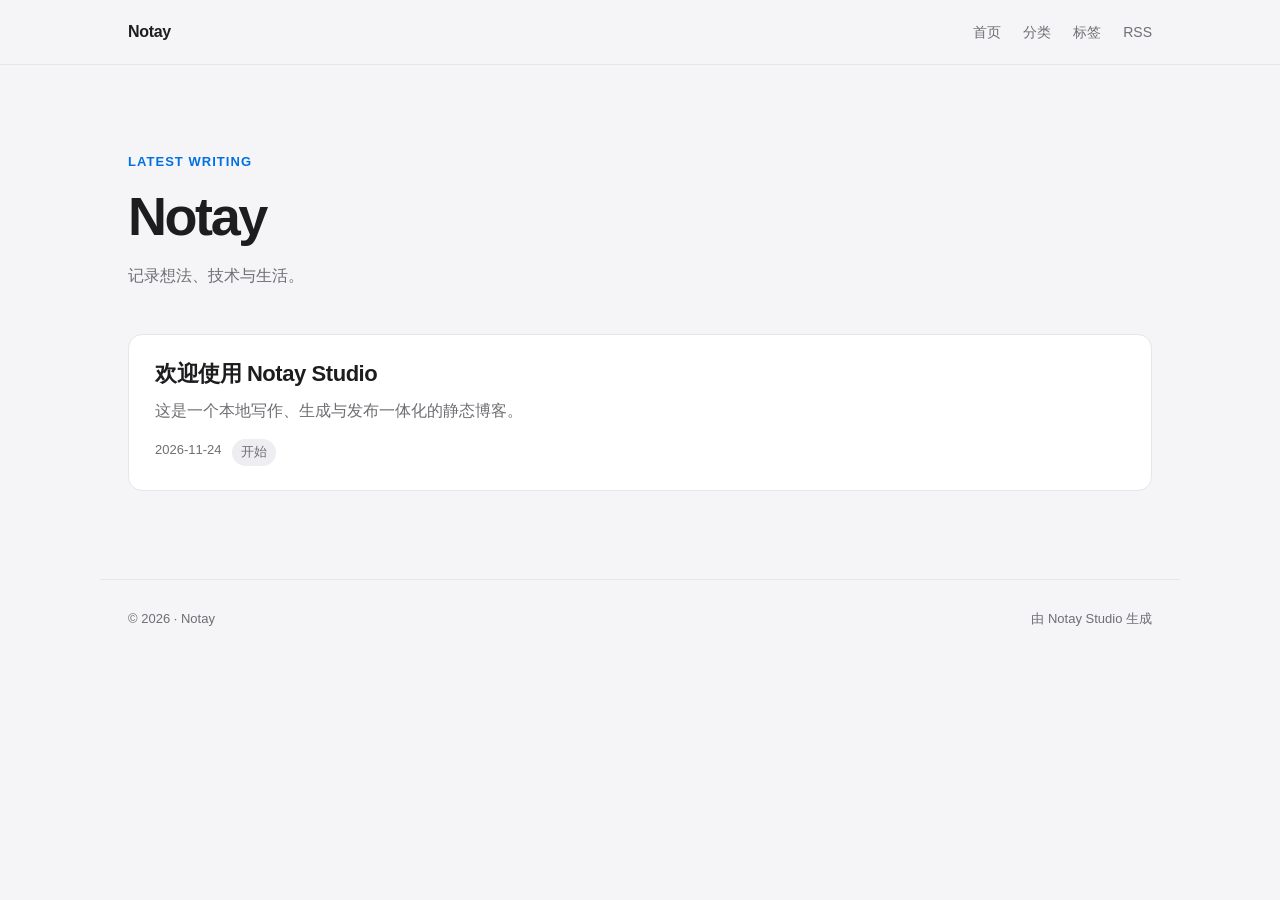
==== index.html @ 4795d2be "部署静态站点" ====
<!doctype html><html lang="zh-CN"><head><meta charset="utf-8"><meta name="viewport" content="width=device-width,initial-scale=1"><title>Notay</title><meta name="description" content="记录想法、技术与生活。"><link rel="stylesheet" href="/assets/style.css"><script>if(location.pathname!=="/"){new EventSource("/__reload").onmessage=e=>{if(e.data==="reload")location.reload()}}</script></head><body><header class="site-header"><nav class="nav"><a class="brand" href="/">Notay</a><div class="nav-links"><a href="/">首页</a><a href="/categories/">分类</a><a href="/tags/">标签</a><a href="/rss.xml">RSS</a></div></nav></header><main><section class="hero"><div class="eyebrow">Latest writing</div><h1>Notay</h1><p>记录想法、技术与生活。</p></section><section class="post-list"><a class="post-card" href="&#x2f;posts&#x2f;welcome&#x2f;"><h2>欢迎使用 Notay Studio</h2><p>这是一个本地写作、生成与发布一体化的静态博客。</p><div class="meta"><span>2026-11-24</span><span class="tag">开始</span></div></a></section></main><footer class="footer"><span>© 2026  · Notay</span><span>由 Notay Studio 生成</span></footer></body></html>
---- assets/style.css ----
:root{color-scheme:light;--bg:#f5f5f7;--surface:#fff;--text:#1d1d1f;--muted:#6e6e73;--line:#e5e5ea;--accent:#0071e3;--radius:14px}
*{box-sizing:border-box}body{margin:0;background:var(--bg);color:var(--text);font:16px/1.75 -apple-system,BlinkMacSystemFont,"Segoe UI","PingFang SC","Microsoft YaHei",sans-serif}
a{color:inherit;text-decoration:none}a:hover{color:var(--accent)}.site-header{position:sticky;top:0;z-index:10;background:rgba(245,245,247,.86);backdrop-filter:blur(18px);border-bottom:1px solid var(--line)}
.nav{max-width:1080px;margin:auto;padding:18px 28px;display:flex;align-items:center;justify-content:space-between}.brand{font-weight:700;letter-spacing:-.02em}.nav-links{display:flex;gap:22px;color:var(--muted);font-size:14px}
main{max-width:1080px;margin:auto;padding:52px 28px 88px}.hero{padding:34px 0 44px}.eyebrow{color:var(--accent);font-size:13px;font-weight:650;letter-spacing:.08em;text-transform:uppercase}.hero h1{font-size:clamp(34px,5vw,54px);line-height:1.12;letter-spacing:-.045em;margin:12px 0 16px}.hero p{color:var(--muted);max-width:660px;margin:0}
.post-list{display:grid;gap:14px}.post-card{display:block;background:var(--surface);border:1px solid var(--line);border-radius:var(--radius);padding:24px 26px;transition:border-color .18s,transform .18s}.post-card:hover{border-color:#c7c7cc;transform:translateY(-2px)}.post-card h2{font-size:22px;line-height:1.35;letter-spacing:-.02em;margin:0 0 8px}.post-card p{color:var(--muted);margin:0 0 14px}.meta{display:flex;flex-wrap:wrap;gap:10px;color:var(--muted);font-size:13px}.tag{background:#eeeef2;border-radius:999px;padding:2px 9px}
article{background:var(--surface);border:1px solid var(--line);border-radius:20px;padding:clamp(26px,5vw,62px)}.article-header{margin-bottom:34px}.article-header h1{font-size:clamp(30px,5vw,46px);line-height:1.2;letter-spacing:-.04em;margin:12px 0 16px}.article-header .summary{color:var(--muted);font-size:18px}.cover{width:100%;border-radius:14px;margin:28px 0}.prose{font-size:17px;line-height:1.9}.prose h1,.prose h2,.prose h3{line-height:1.35;letter-spacing:-.025em;margin:1.8em 0 .7em}.prose h1{font-size:32px}.prose h2{font-size:26px}.prose h3{font-size:21px}.prose p{margin:1em 0}.prose img{max-width:100%;border-radius:12px}.prose pre{overflow:auto;background:#1d1d1f;color:#f5f5f7;padding:18px;border-radius:12px;font-size:14px}.prose code{font-family:"Cascadia Code",Consolas,monospace;background:#f0f0f3;padding:2px 5px;border-radius:5px}.prose pre code{background:none;padding:0}.prose blockquote{margin:1.4em 0;padding:2px 0 2px 18px;border-left:3px solid var(--accent);color:var(--muted)}.prose table{width:100%;border-collapse:collapse}.prose th,.prose td{border:1px solid var(--line);padding:9px 12px;text-align:left}
.page-head{margin-bottom:30px}.page-head h1{font-size:36px;letter-spacing:-.035em;margin:0 0 8px}.page-head p{color:var(--muted);margin:0}.terms{display:flex;flex-wrap:wrap;gap:10px;margin-top:24px}.terms a{background:var(--surface);border:1px solid var(--line);border-radius:999px;padding:8px 14px;font-size:14px}.footer{max-width:1080px;margin:auto;padding:28px;border-top:1px solid var(--line);color:var(--muted);font-size:13px;display:flex;justify-content:space-between;gap:16px}.empty{background:var(--surface);border:1px dashed #d2d2d7;border-radius:var(--radius);padding:46px;text-align:center;color:var(--muted)}
@media(max-width:640px){.nav{padding:15px 18px}.nav-links{gap:12px}main{padding:32px 18px 60px}.post-card{padding:20px}.footer{padding:22px 18px;flex-direction:column}.article-header h1{font-size:32px}}
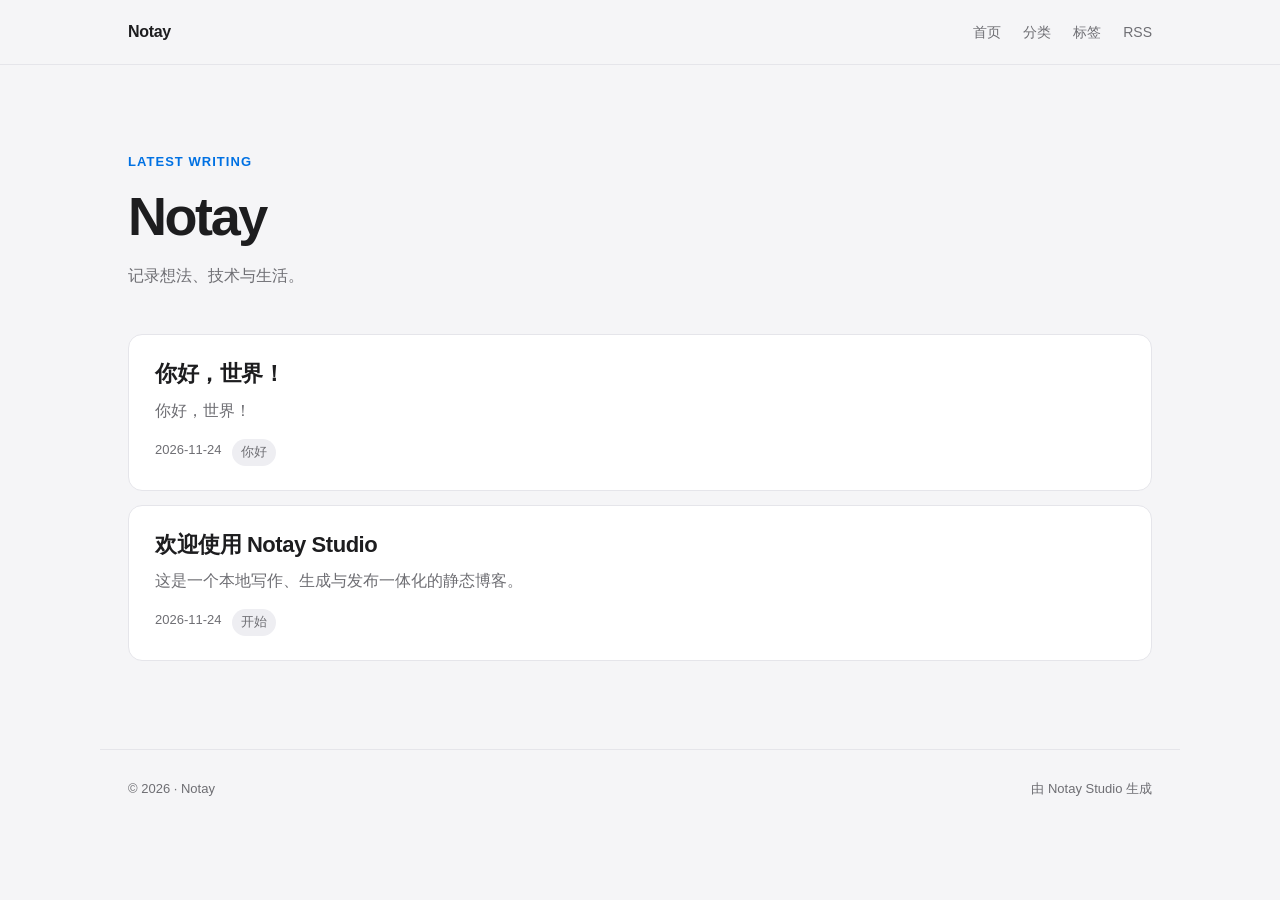
==== commit 57e9a64a: "部署静态站点" ====
--- a/index.html
+++ b/index.html
@@ -1 +1,2 @@
-<!doctype html><html lang="zh-CN"><head><meta charset="utf-8"><meta name="viewport" content="width=device-width,initial-scale=1"><title>Notay</title><meta name="description" content="记录想法、技术与生活。"><link rel="stylesheet" href="/assets/style.css"><script>if(location.pathname!=="/"){new EventSource("/__reload").onmessage=e=>{if(e.data==="reload")location.reload()}}</script></head><body><header class="site-header"><nav class="nav"><a class="brand" href="/">Notay</a><div class="nav-links"><a href="/">首页</a><a href="/categories/">分类</a><a href="/tags/">标签</a><a href="/rss.xml">RSS</a></div></nav></header><main><section class="hero"><div class="eyebrow">Latest writing</div><h1>Notay</h1><p>记录想法、技术与生活。</p></section><section class="post-list"><a class="post-card" href="&#x2f;posts&#x2f;welcome&#x2f;"><h2>欢迎使用 Notay Studio</h2><p>这是一个本地写作、生成与发布一体化的静态博客。</p><div class="meta"><span>2026-11-24</span><span class="tag">开始</span></div></a></section></main><footer class="footer"><span>© 2026  · Notay</span><span>由 Notay Studio 生成</span></footer></body></html>+<!doctype html><html lang="zh-CN"><head><meta charset="utf-8"><meta name="viewport" content="width=device-width,initial-scale=1"><title>Notay</title><meta name="description" content="记录想法、技术与生活。"><link rel="stylesheet" href="/assets/style.css"><script>if(location.pathname!=="/"){new EventSource("/__reload").onmessage=e=>{if(e.data==="reload")location.reload()}}</script></head><body><header class="site-header"><nav class="nav"><a class="brand" href="/">Notay</a><div class="nav-links"><a href="/">首页</a><a href="/categories/">分类</a><a href="/tags/">标签</a><a href="/rss.xml">RSS</a></div></nav></header><main><section class="hero"><div class="eyebrow">Latest writing</div><h1>Notay</h1><p>记录想法、技术与生活。</p></section><section class="post-list"><a class="post-card" href="&#x2f;posts&#x2f;hello&#x2f;"><h2>你好，世界！</h2><p>你好，世界！
+</p><div class="meta"><span>2026-11-24</span><span class="tag">你好</span></div></a><a class="post-card" href="&#x2f;posts&#x2f;welcome&#x2f;"><h2>欢迎使用 Notay Studio</h2><p>这是一个本地写作、生成与发布一体化的静态博客。</p><div class="meta"><span>2026-11-24</span><span class="tag">开始</span></div></a></section></main><footer class="footer"><span>© 2026  · Notay</span><span>由 Notay Studio 生成</span></footer></body></html>
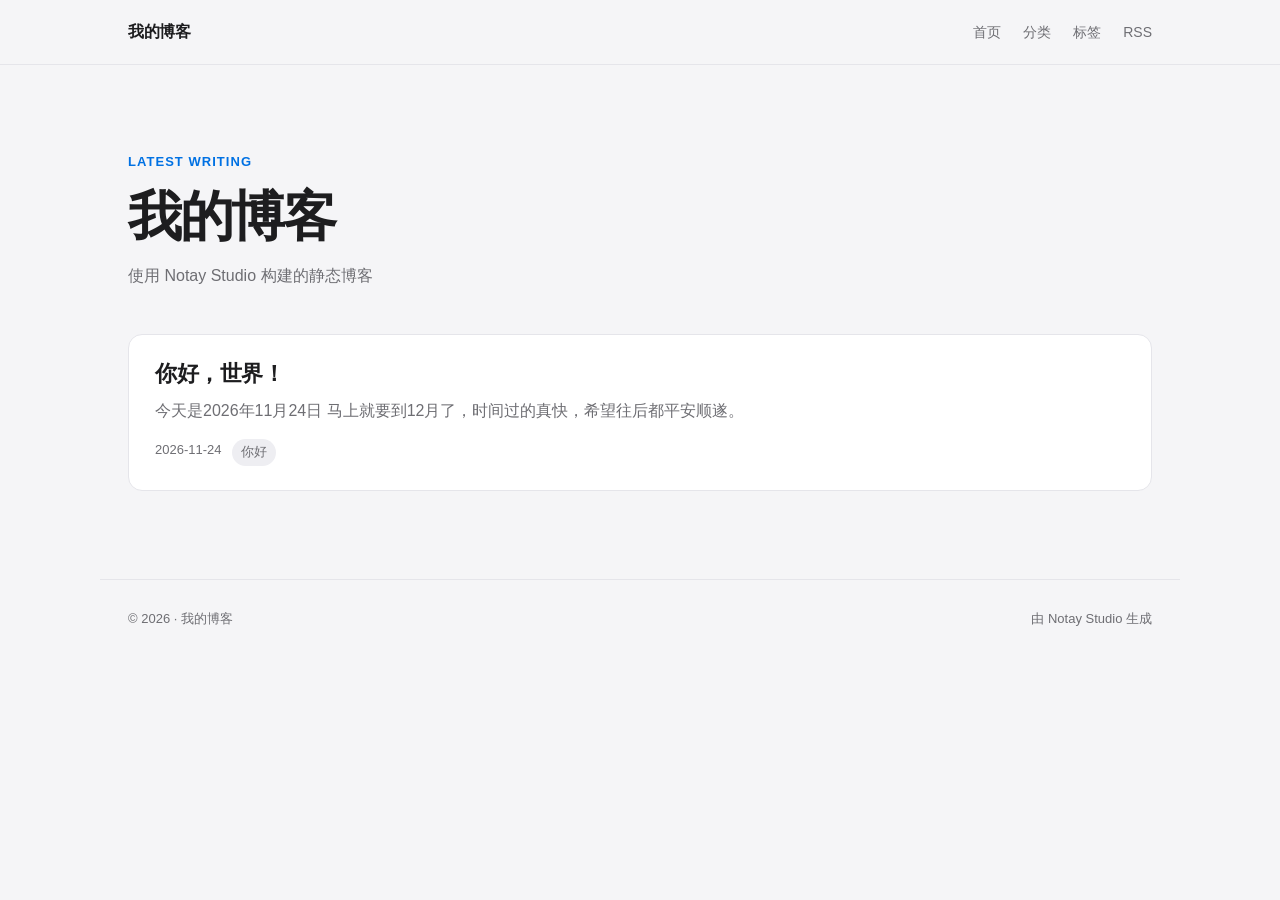
==== commit 5abcbbc1: "部署静态站点" ====
--- a/index.html
+++ b/index.html
@@ -1,2 +1,4 @@
-<!doctype html><html lang="zh-CN"><head><meta charset="utf-8"><meta name="viewport" content="width=device-width,initial-scale=1"><title>Notay</title><meta name="description" content="记录想法、技术与生活。"><link rel="stylesheet" href="/assets/style.css"><script>if(location.pathname!=="/"){new EventSource("/__reload").onmessage=e=>{if(e.data==="reload")location.reload()}}</script></head><body><header class="site-header"><nav class="nav"><a class="brand" href="/">Notay</a><div class="nav-links"><a href="/">首页</a><a href="/categories/">分类</a><a href="/tags/">标签</a><a href="/rss.xml">RSS</a></div></nav></header><main><section class="hero"><div class="eyebrow">Latest writing</div><h1>Notay</h1><p>记录想法、技术与生活。</p></section><section class="post-list"><a class="post-card" href="&#x2f;posts&#x2f;hello&#x2f;"><h2>你好，世界！</h2><p>你好，世界！
-</p><div class="meta"><span>2026-11-24</span><span class="tag">你好</span></div></a><a class="post-card" href="&#x2f;posts&#x2f;welcome&#x2f;"><h2>欢迎使用 Notay Studio</h2><p>这是一个本地写作、生成与发布一体化的静态博客。</p><div class="meta"><span>2026-11-24</span><span class="tag">开始</span></div></a></section></main><footer class="footer"><span>© 2026  · Notay</span><span>由 Notay Studio 生成</span></footer></body></html>+<!doctype html><html lang="zh-CN"><head><meta charset="utf-8"><meta name="viewport" content="width=device-width,initial-scale=1"><title>我的博客</title><meta name="description" content="使用 Notay Studio 构建的静态博客"><link rel="stylesheet" href="/assets/style.css"><script>if(location.pathname!=="/"){new EventSource("/__reload").onmessage=e=>{if(e.data==="reload")location.reload()}}</script></head><body><header class="site-header"><nav class="nav"><a class="brand" href="/">我的博客</a><div class="nav-links"><a href="/">首页</a><a href="/categories/">分类</a><a href="/tags/">标签</a><a href="/rss.xml">RSS</a></div></nav></header><main><section class="hero"><div class="eyebrow">Latest writing</div><h1>我的博客</h1><p>使用 Notay Studio 构建的静态博客</p></section><section class="post-list"><a class="post-card" href="&#x2f;posts&#x2f;hello&#x2f;"><h2>你好，世界！</h2><p>今天是2026年11月24日
+
+马上就要到12月了，时间过的真快，希望往后都平安顺遂。
+</p><div class="meta"><span>2026-11-24</span><span class="tag">你好</span></div></a></section></main><footer class="footer"><span>© 2026  · 我的博客</span><span>由 Notay Studio 生成</span></footer></body></html>
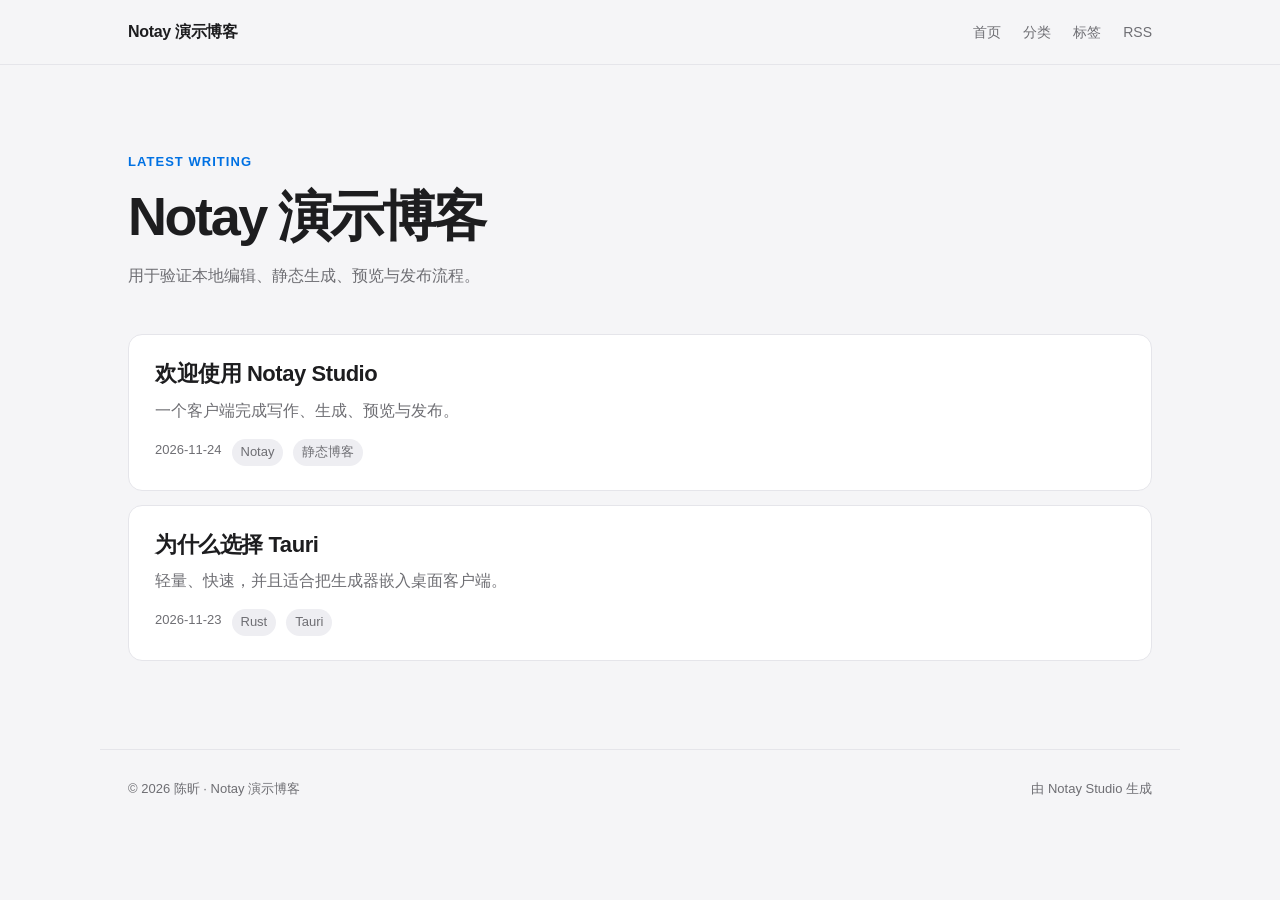
==== commit 603ff26b: "部署静态站点" ====
--- a/index.html
+++ b/index.html
@@ -1,4 +1 @@
-<!doctype html><html lang="zh-CN"><head><meta charset="utf-8"><meta name="viewport" content="width=device-width,initial-scale=1"><title>我的博客</title><meta name="description" content="使用 Notay Studio 构建的静态博客"><link rel="stylesheet" href="/assets/style.css"><script>if(location.pathname!=="/"){new EventSource("/__reload").onmessage=e=>{if(e.data==="reload")location.reload()}}</script></head><body><header class="site-header"><nav class="nav"><a class="brand" href="/">我的博客</a><div class="nav-links"><a href="/">首页</a><a href="/categories/">分类</a><a href="/tags/">标签</a><a href="/rss.xml">RSS</a></div></nav></header><main><section class="hero"><div class="eyebrow">Latest writing</div><h1>我的博客</h1><p>使用 Notay Studio 构建的静态博客</p></section><section class="post-list"><a class="post-card" href="&#x2f;posts&#x2f;hello&#x2f;"><h2>你好，世界！</h2><p>今天是2026年11月24日
-
-马上就要到12月了，时间过的真快，希望往后都平安顺遂。
-</p><div class="meta"><span>2026-11-24</span><span class="tag">你好</span></div></a></section></main><footer class="footer"><span>© 2026  · 我的博客</span><span>由 Notay Studio 生成</span></footer></body></html>+<!doctype html><html lang="zh-CN"><head><meta charset="utf-8"><meta name="viewport" content="width=device-width,initial-scale=1"><title>Notay 演示博客</title><meta name="description" content="用于验证本地编辑、静态生成、预览与发布流程。"><link rel="stylesheet" href="/assets/style.css"><script>if(location.pathname!=="/"){new EventSource("/__reload").onmessage=e=>{if(e.data==="reload")location.reload()}}</script></head><body><header class="site-header"><nav class="nav"><a class="brand" href="/">Notay 演示博客</a><div class="nav-links"><a href="/">首页</a><a href="/categories/">分类</a><a href="/tags/">标签</a><a href="/rss.xml">RSS</a></div></nav></header><main><section class="hero"><div class="eyebrow">Latest writing</div><h1>Notay 演示博客</h1><p>用于验证本地编辑、静态生成、预览与发布流程。</p></section><section class="post-list"><a class="post-card" href="&#x2f;posts&#x2f;welcome&#x2f;"><h2>欢迎使用 Notay Studio</h2><p>一个客户端完成写作、生成、预览与发布。</p><div class="meta"><span>2026-11-24</span><span class="tag">Notay</span><span class="tag">静态博客</span></div></a><a class="post-card" href="&#x2f;posts&#x2f;why-tauri&#x2f;"><h2>为什么选择 Tauri</h2><p>轻量、快速，并且适合把生成器嵌入桌面客户端。</p><div class="meta"><span>2026-11-23</span><span class="tag">Rust</span><span class="tag">Tauri</span></div></a></section></main><footer class="footer"><span>© 2026 陈昕 · Notay 演示博客</span><span>由 Notay Studio 生成</span></footer></body></html>
